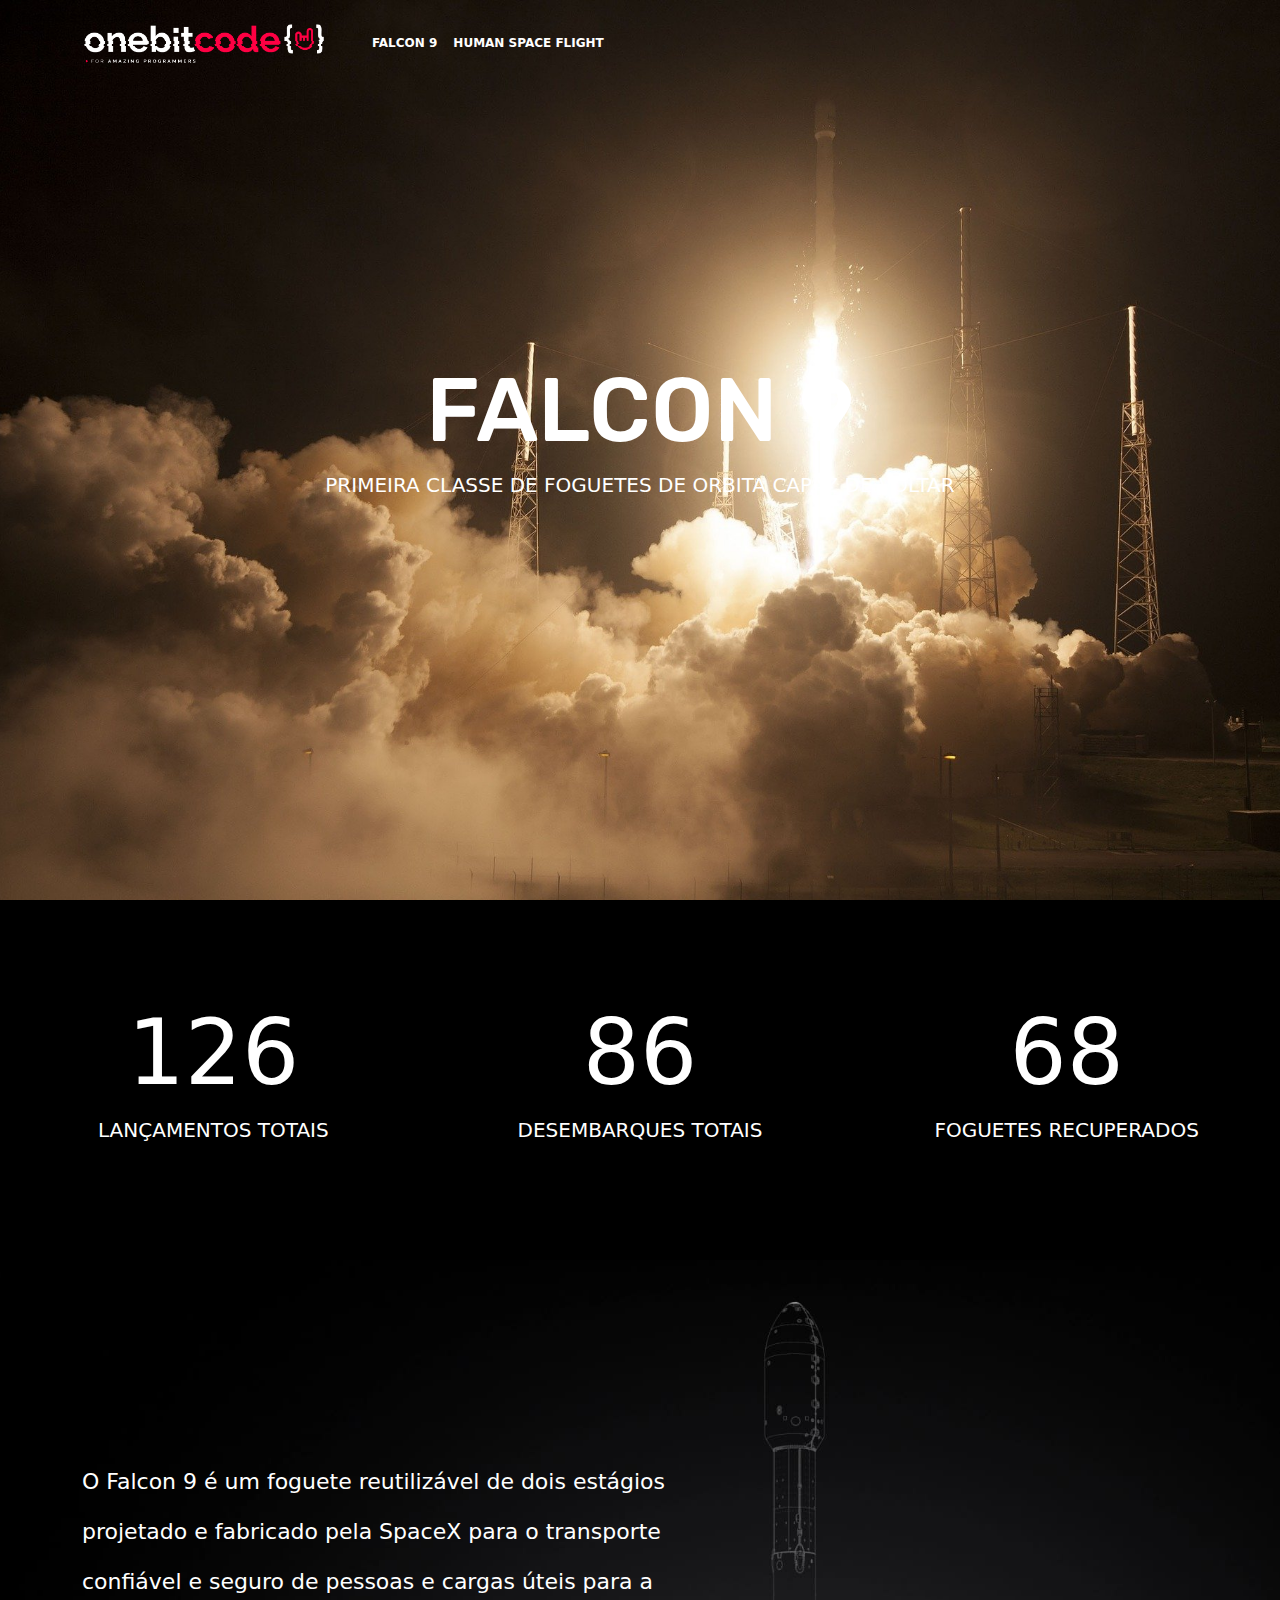
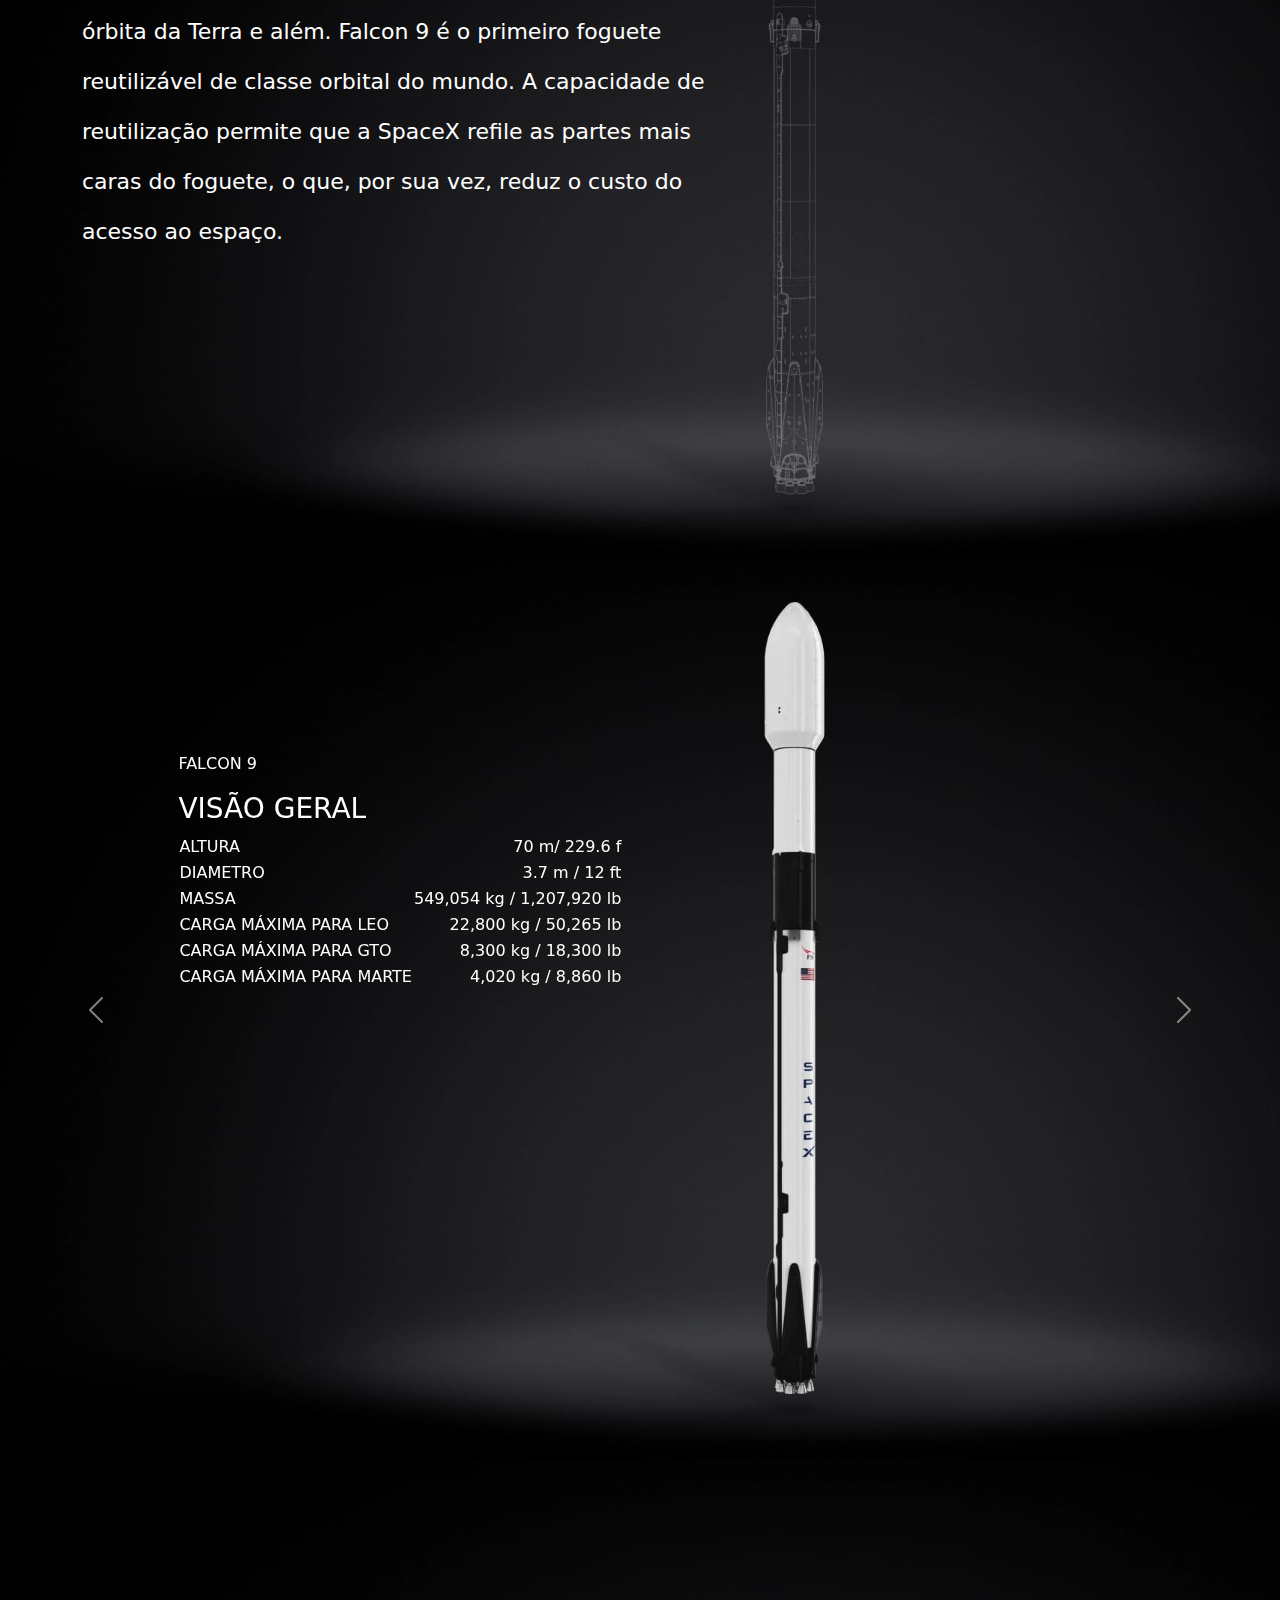
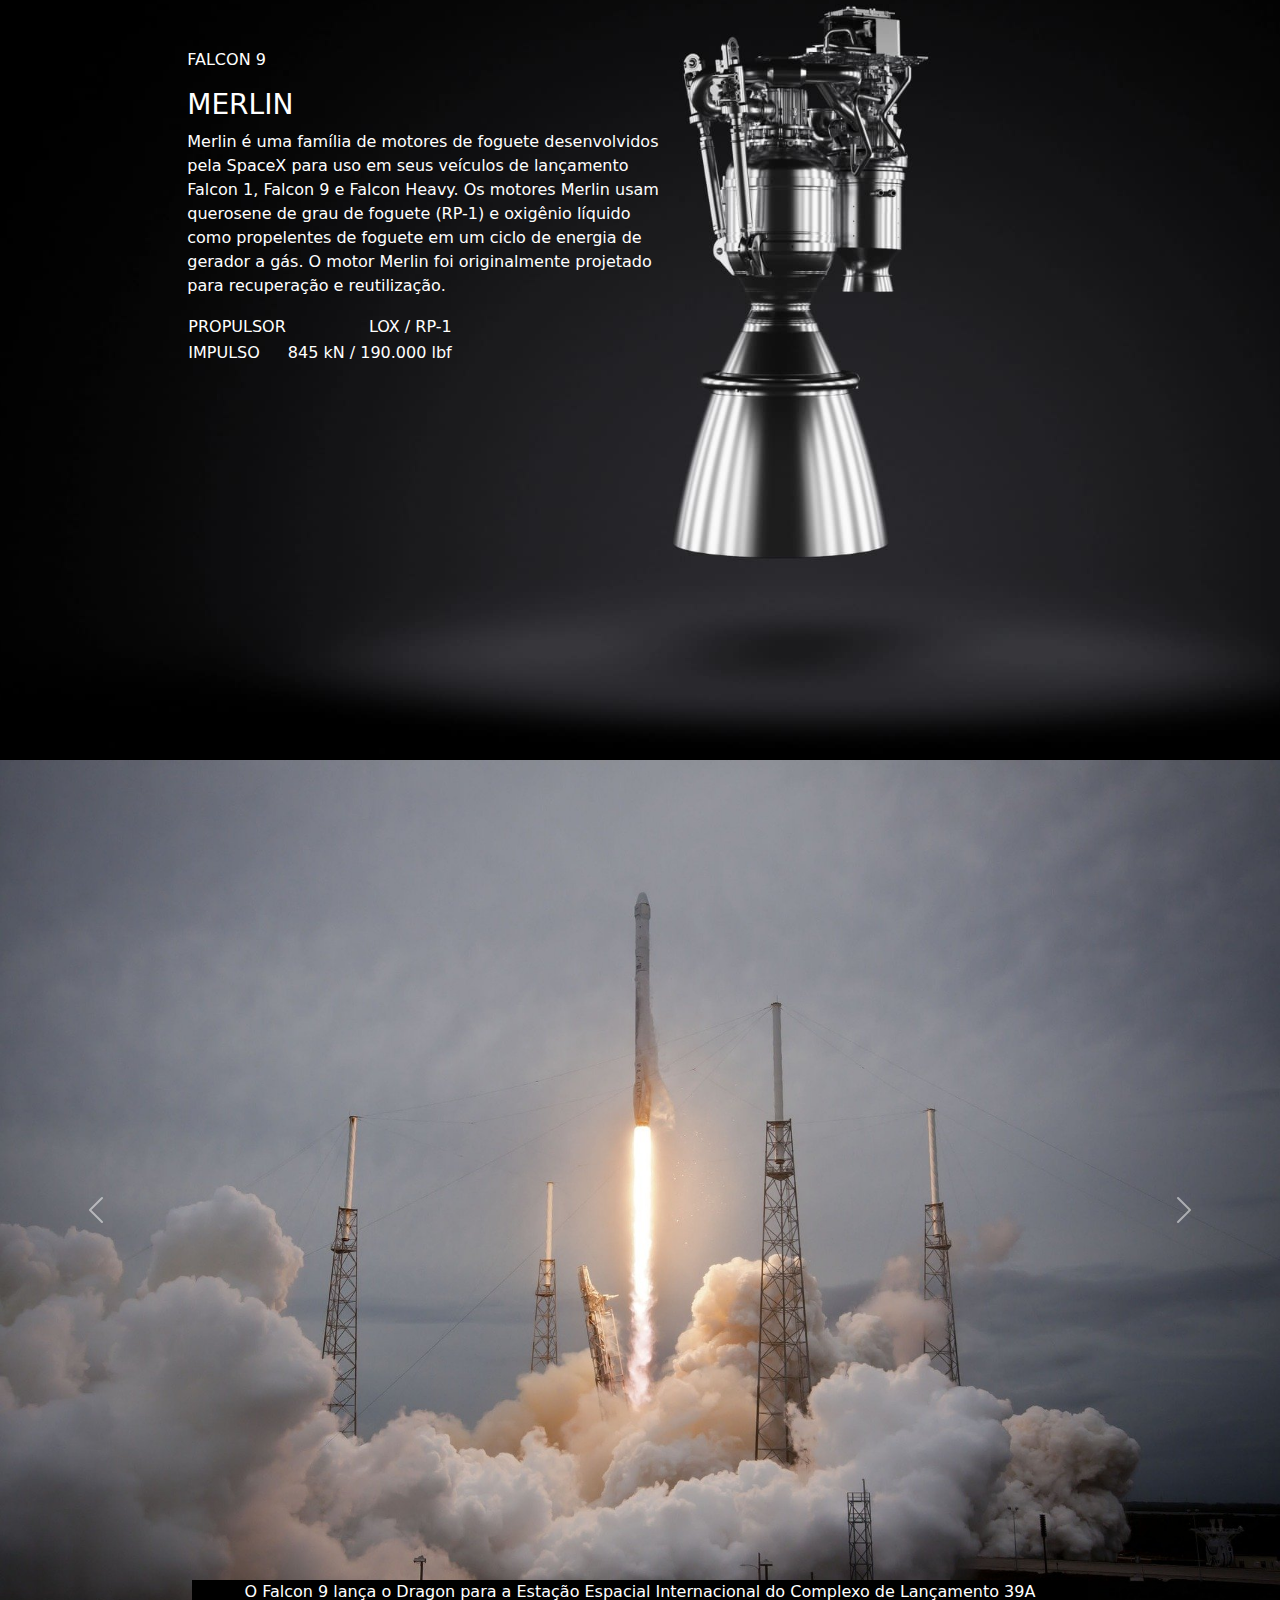
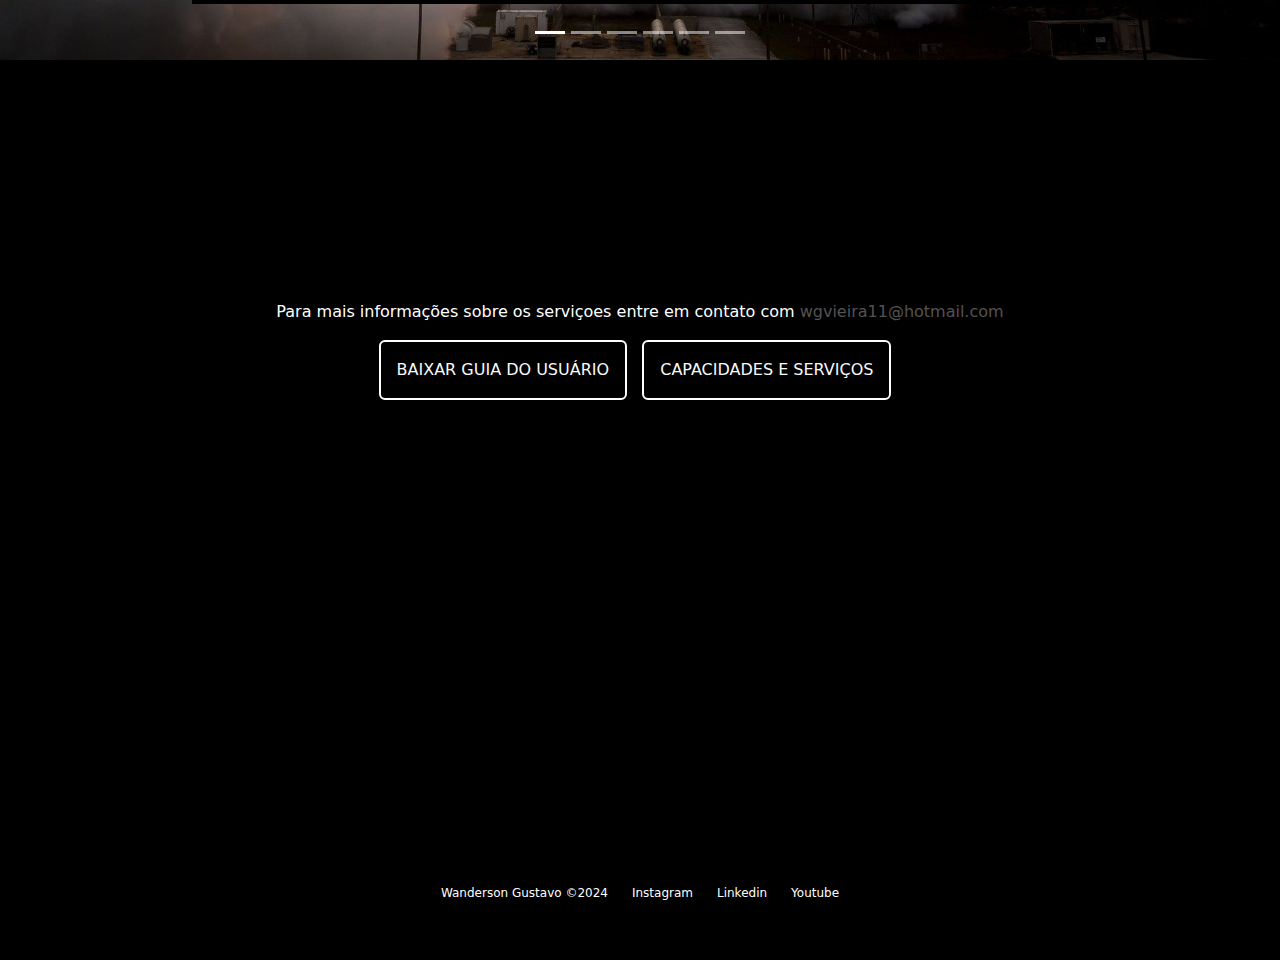
==== falcon9.html @ d7207662 "First commit" ====
<!DOCTYPE html>
<html lang="pt-br">
<head>
    <meta charset="UTF-8">
    <meta name="viewport" content="width=device-width, initial-scale=1.0">
    <!-- Bootstrap css-->
    <link href="https://cdn.jsdelivr.net/npm/bootstrap@5.3.3/dist/css/bootstrap.min.css" 
    rel="stylesheet" integrity="sha384-QWTKZyjpPEjISv5WaRU9OFeRpok6YctnYmDr5pNlyT2bRjXh0JMhjY6hW+ALEwIH" crossorigin="anonymous">
    <!-- Lib text css-->

    <!-- Favicon-->
    <link rel="shortcut icon" href="./Imagens/favicon.png"
    type="image/x-icon">

    <!--Link do css-->
    <link rel="stylesheet" href="./css/style.css">

    <title>OnebitX - Falcon 9</title>
</head>
<body>
    <div class="container-fluid container00 container05">
        <div class="container">
            <header class="header">
                <nav class="navbar navbar-expand-lg navbar-dark 
                bg-transparent pt-4">
                    <div class="container-fluid">
                        <a href="/index.html">
                            <img src="./Imagens/logo-obc-2021-darkbg.png" alt="logoOBX" class="logoPc img-fluid">
                        </a>
                        <button class="navbar-toggler" type="button" data-bs-toggle="collapse"
                            data-bs-target="#navbarNav" aria-controls="navbarNav" aria-expanded="false"
                            aria-label="Toggle navigation">
                                <span class="navbar-toggler-icon"></span>
                        </button>
                        <div class="collapse navbar-collapse" id="navbarNav">
                            <ul class="navbar-nav">
                                <li class="nav-item">
                                    <a class="nav-link active" aria-current="page" href="/falcon9.html" id="navItem">FALCON 9</a>
                                </li>
                                <li class="nav-item">
                                    <a class="nav-link active" href="/humamFlight.html" id="navItem">HUMAN SPACE FLIGHT</a>
                                </li></ul>
                            </div>
                    </div>
                </nav>
            </header>
        </div>

     <div class="container text-center titleContent">
        <p class="h1 titleFalcon9">FALCON 9</p>

        <p class="h5 subTitleFalcon">PRIMEIRA CLASSE DE FOGUETES DE ORBITA CAPAZ DE 
            VOLTAR</p>
     </div>
    </div>

    <div class="container-fluid numbers">
        <div class="row text-center">
            <div class="col-sm col1">
                <p class="h1 titleNumb">126</p>

                <p class="subTitleNumb">LANÇAMENTOS TOTAIS</p>
            </div>
            <div class="col">
                <p class="h1 titleNumb">86</p>

                <p class="subTitleNumb">DESEMBARQUES TOTAIS</p>
            </div>
            <div class="col-sm col3">
                <p class="h1 titleNumb">68</p>

                <p class="subTitleNumb">FOGUETES RECUPERADOS</p>
            </div>
        </div>
    </div>

    <div class="container-fluid container00 container06">
        <div class="container containerFalcon9Desc">
           <p class="falcon9Desc">
            O Falcon 9 é um foguete reutilizável de dois estágios projetado e fabricado pela SpaceX para o
            transporte confiável e seguro de pessoas e cargas úteis para a órbita da Terra e além. Falcon 9 é o
            primeiro foguete reutilizável de classe orbital do mundo. A capacidade de reutilização permite que a
            SpaceX refile as partes mais caras do foguete, o que, por sua vez, reduz o custo do acesso ao espaço.
           </p>
        </div>
    </div>

    <div id="carouselExample" class="carousel slide" data-bs-ride="carousel">
        <div class="carousel-inner">
          <div class="carousel-item active container00 carrossel01" data-bs-interval="1000000" >
            <div class="container" id="overViewPosition">
                <p class="subTitleOverView">FALCON 9</p>

            <p class="h3 titleOverView">VISÃO GERAL</p>

            <table class="" id="widthTable">
                <tbody>
                     <tr data-aos="fade-right" data-aos-duration="1500">
                         <td>ALTURA</td>
                         <td class="text-end">70 m<span class="corEscuraTxt">/ 229.6 f</span></td>
                     </tr>
                      <tr data-aos="fade-right" data-aos-duration="1200">
                         <td>DIAMETRO</td>
                         <td class="text-end">3.7 m<span class="corEscuraTxt"> / 12 ft</span></td>
                      </tr>
                     <tr data-aos="fade-right" data-aos-duration="1500">
                         <td>MASSA</td>
                         <td class="text-end">549,054 kg<span class="corEscuraTxt"> / 1,207,920 lb</span></td>
                     </tr>
                     <tr data-aos="fade-right" data-aos-duration="1400">
                         <td>CARGA MÁXIMA PARA LEO</td>
                         <td class="text-end">22,800 kg<span class="corEscuraTxt"> / 50,265 lb</span></td>
                     </tr>
                     <tr data-aos="fade-right" data-aos-duration="1600">
                         <td>CARGA MÁXIMA PARA GTO</td>
                         <td class="text-end">8,300 kg<span class="corEscuraTxt"> / 18,300 lb</span></td>
                     </tr>
                     <tr data-aos="fade-right" data-aos-duration="1300">
                         <td>CARGA MÁXIMA PARA MARTE</td>
                         <td class="text-end">4,020 kg<span class="corEscuraTxt"> / 8,860 lb</span></td>
                     </tr>
              </tbody>
            </table>
            </div>

          </div>
          <div class="carousel-item container00 carrossel02" data-bs-interval="1000000">
            <div class="container" id="overViewPosition">
            <p class="subTitleOverView">FALCON 9</p>

            <p class="h3 titleOverView">PRIMEIRO ESTÁGIO</p>

            <p>Falcon 9's O primeiro estágio do Falcon 9 incorpora nove motores Merlin e tanques de liga de
                alumínio-lítio
                contendo oxigênio líquido e propelente de querosene de grau de foguete (RP-1).
            </p>
            <p>
                O Falcon 9 gera mais de 1,7 milhão de libras de empuxo ao nível do mar.
            </p>
            </div>
          </div>
          <div class="carousel-item container00 carrossel03" data-bs-interval="1000000">
            <div class="container" id="overViewPosition">
                <p class="subTitleOverView">FALCON 9</p>

            <p class="h3 titleOverView">SEGUNDO ESTÁGIO</p>
            
            <p>O segundo estágio, alimentado por um único motor a vácuo Merlin, entrega a carga útil do Falcon
                9 à órbita desejada. O motor do segundo estágio acende alguns segundos após a separação do
                estágio e pode ser reiniciado várias vezes para colocar várias cargas em diferentes órbitas.
            </p>
            <table class="" id="widthTable">
                <tbody>
                       <tr>
                          <td>NÚMERO DE MOTORES</td>
                          <td class=" text-end">1 vacuum</td>
                       </tr>
                       <tr>
                          <td>TEMPO DE QUEIMA</td>
                          <td class=" text-end">397seg</td>
                       </tr>
                       <tr>
                          <td>IMPULSO</td>
                          <td class=" text-end">981 kN <span>/ 220.500 lbf</span></td>
                       </tr>
                 </tbody>
             </table>

            </div>
        </div>
          <div class="carousel-item container00 carrossel04" data-bs-interval="1000000">
            <div class="container" id="overViewPosition">
                <p class="subTitleOverView">FALCON 9</p>

            <p class="h3 titleOverView">INTERESTADUAL</p>

            <p> A interestadual é uma estrutura composta que conecta o primeiro e o segundo estágios e abriga os
                empurradores pneumáticos que permitem que o primeiro e o segundo estágios se separem durante o
                vôo.
            </p>

            <p style="font-size: 18px;">ALETAS DE GRADE</p>

            <p>
                O Falcon 9 está equipado com quatro aletas de grade hipersônicas posicionadas na base da
                interestadual. Eles orientam o foguete durante a reentrada, movendo o centro de pressão.
            </p>
            </div>
          </div>
          <div class="carousel-item container00 carrossel05" data-bs-interval="1000000">
           <div class="container" id="overViewPosition">
            <p class="subTitleOverView">FALCON 9</p>

            <p class="h3 titleOverView">CARGA ÚTIL</p>

            <p>
                Feita de um material composto de carbono, a carenagem protege os satélites em seu caminho para a
                órbita. A carenagem é lançada a aproximadamente 3 minutos em vôo, e a SpaceX continua a
                recuperar as carenagens para reutilização em missões futuras.
            </p>
            <table class="" id="widthTable">
                <tbody>
                    <tr>
                        <td>ALTURA</td>
                        <td class=" text-end">13,1m <span>/43 ft</span></td>
                    </tr>
                    <tr>
                        <td>DIÂMETRO</td>
                        <td class=" text-end">5,2m <span>/17,1 ft</span></td>
                    </tr>
                </tbody>
           </table>
           </div>

          </div>
        </div>
        
        <button class="carousel-control-prev" type="button" data-bs-target="#carouselExample" data-bs-slide="prev">
          <span class="carousel-control-prev-icon" aria-hidden="true"></span>
          <span class="visually-hidden">Anterior</span>
        </button>
        <button class="carousel-control-next" type="button" data-bs-target="#carouselExample" data-bs-slide="next">
          <span class="carousel-control-next-icon" aria-hidden="true"></span>
          <span class="visually-hidden">Próximo</span>
        </button>
    </div>

    <div class="container-fluid container00 container07">
        <div class="container" id="overViewPosition">
            <p class="subTitleOverView">FALCON 9</p>

            <p class="h3 titleOverView">MERLIN</p>

            <p>
                Merlin é uma família de motores de foguete desenvolvidos pela SpaceX para uso em seus veículos de
                lançamento Falcon 1, Falcon 9 e Falcon Heavy. Os motores Merlin usam querosene de grau de foguete (RP-1)
                e oxigênio líquido como propelentes de foguete em um ciclo de energia de gerador a gás. O motor Merlin
                foi originalmente projetado para recuperação e reutilização.
            </p>
            <table class="" id="widthTable">
                <tbody>
                    <tr>
                        <td>PROPULSOR</td>
                        <td class="text-end">LOX <span>/ RP-1</span></td>
                    </tr>
                    <tr>
                        <td>IMPULSO</td>
                        <td class=" text-end">845 kN <span>/ 190.000 lbf</span></td>
                    </tr>
               </tbody>
           </table>
           </div>
    </div>

    <div id="carouselExampleCaptions" class="carousel slide carrosselSlide" data-bs-ride="carousel">
        <div class="carousel-indicators">
            <button type="button" data-bs-target="#carouselExampleCaptions" data-bs-slide-to="0" class="active"
                aria-current="true" aria-label="Slide 1"></button>
            <button type="button" data-bs-target="#carouselExampleCaptions" data-bs-slide-to="1"
                aria-label="Slide 2"></button>
            <button type="button" data-bs-target="#carouselExampleCaptions" data-bs-slide-to="2"
                aria-label="Slide 3"></button>
            <button type="button" data-bs-target="#carouselExampleCaptions" data-bs-slide-to="3"
                aria-label="Slide 4"></button>
            <button type="button" data-bs-target="#carouselExampleCaptions" data-bs-slide-to="4"
                aria-label="Slide 5"></button>
            <button type="button" data-bs-target="#carouselExampleCaptions" data-bs-slide-to="5"
                aria-label="Slide 6"></button>
        </div>
        <div class="carousel-inner">
            <div class="carousel-item active" data-bs-interval="1000000">
                <img src="./Imagens/falcon-img/09.jpg" class="d-block w-100" alt="...">
                <div class="carousel-caption d-md-block">
                    <p class="carousselText">O Falcon 9 lança o Dragon para a Estação Espacial Internacional do Complexo
                        de
                        Lançamento 39A</p>
                </div>
            </div>
            <div class="carousel-item" data-bs-interval="2000000">
                <img src="./Imagens/falcon-img/10.jpg" class="d-block w-100" alt="...">
                <div class="carousel-caption d-md-block">
                   <p class="carousselText">Primeiro e segundo estágio após a separação de voo</p>
                </div>
            </div>
            <div class="carousel-item" data-bs-interval="3000000">
                <img src="./Imagens/falcon-img/11.jpg" class="d-block w-100" alt="...">
                <div class="carousel-caption d-md-block">
                    <p class="carousselText">Falcon 9 decola com sua carga útil Iridium-5</p>
                </div>
            </div>
            <div class="carousel-item" data-bs-interval="3000000">
                <img src="./Imagens/falcon-img/12.jpg" class="d-block w-100" alt="...">
                <div class="carousel-caption d-md-block">
                    <p class="carousselText">Falcon 9 pousando no droneship para ler as instruções</p>
                </div>
            </div>
            <div class="carousel-item" data-bs-interval="3000000">
                <img src="./Imagens/falcon-img/13.jpg" class="d-block w-100" alt="...">
                <div class="carousel-caption d-md-block">
                      <p class="carousselText">Clone dos motores Merlin do Falcon 9 durante a decolagem</p>
                </div>
            </div>
            <div class="carousel-item" data-bs-interval="3000000">
                <img src="./Imagens/falcon-img/14.jpg" class="d-block w-100" alt="...">
                <div class="carousel-caption d-md-block">
                    <p class="carousselText">O falcon 9 deixa um rastro de luz ao decolar da Base Aérea de Vandenberg
                    </p>
                </div>
            </div>
        </div>
        <button class="carousel-control-prev" type="button" data-bs-target="#carouselExampleCaptions"
            data-bs-slide="prev">
            <span class="carousel-control-prev-icon" aria-hidden="true"></span>
            <span class="visually-hidden">Previous</span>
        </button>
        <button class="carousel-control-next" type="button" data-bs-target="#carouselExampleCaptions"
            data-bs-slide="next">
            <span class="carousel-control-next-icon" aria-hidden="true"></span>
            <span class="visually-hidden">Next</span>
        </button>
    </div>

    <div class="container-fluid text-center downloadDesc">
        <p data-aos="fade-right" data-aos-duration="1200"><span>Para mais informações sobre os serviçoes entre em
            contato
            com</span> <a href="https://www.instagram.com/gugask08" target="blank" class="email">wgvieira11@hotmail.com</a>
        </p>
        <button type="button" class="btn btn-outline-light p-3" data-aos="flip-left" data-aos-duration="1000">BAIXAR
            GUIA DO USUÁRIO</button>
        <button type="button" class="btn btn-outline-light p-3" data-aos="flip-up" data-aos-duration="1300">CAPACIDADES
                E SERVIÇOS</button>
    </div>

    <footer class="container-fluid footer">
        <span class="me-4 copyWanderson">Wanderson Gustavo &copy;2024</span>
        <a href="" target="_blank" class="me-4">Instagram</a>
        <a href="" target="_blank" class="me-4">Linkedin</a>
        <a href="" target="_blank">Youtube</a>
    </footer>



    <!-- Bootstrap script-->
    <script src="https://cdn.jsdelivr.net/npm/bootstrap@5.3.3/dist/js/bootstrap.bundle.min.js" 
    integrity="sha384-YvpcrYf0tY3lHB60NNkmXc5s9fDVZLESaAA55NDzOxhy9GkcIdslK1eN7N6jIeHz" crossorigin="anonymous"></script>
     <!-- Lib text script-->
</body>
</html>
---- css/style.css ----
@import url("https://fonts.googleapis.com/css2?family=Rubik:wght@400;514&display=swap");
* {
  color: white;
}

.header {
  font-size: 12px;
  font-weight: bold;
}
.header #navItem:hover {
  color: #b9b9b9;
}

.container00 {
  min-height: 100vh;
  background-size: cover;
  background-repeat: no-repeat;
  background-position: center;
}

.arrowDown {
  display: inline-block;
  width: 90px;
  margin-top: 5px;
}

.logoPc {
  width: 240px;
  margin-left: -10px;
  margin-right: 40px;
}

#button {
  padding: 15px 35px;
  border: 2px solid white;
}

.footer {
  background-color: black;
  height: 15vh;
  font-size: 12px;
  font-weight: 500;
  display: flex;
  align-items: center;
  justify-content: center;
}
.footer a {
  text-decoration: none;
  color: white;
}
.footer a:hover {
  color: #b9b9b9;
}
.footer .copyOBC {
  color: #555252;
}

.downloadDesc {
  background-color: black;
  height: 85vh;
  padding-top: 240px;
}
.downloadDesc button {
  border: 2px solid white;
  margin-right: 10px;
}

.email {
  text-decoration: none;
  color: #555252;
}
.email:hover {
  color: #b9b9b9;
}

@media (max-width: 405px) {
  .logoPc {
    width: 180px;
    margin-top: 15px;
  }
  footer {
    font-size: 10px;
  }
}
@media (max-width: 375px) {
  .downloadDesc button {
    margin: 10px 0;
  }
}
@media (max-width: 350px) {
  .logoPc {
    width: 150px;
    margin-top: 15px;
  }
}
.container00.container01 {
  background-image: url(../Imagens/index-img/01.jpg);
}
.container00.container02 {
  background-image: url(../Imagens/index-img/03.jpg);
}
.container00.container03 {
  background-image: url(../Imagens/index-img/02.gif);
}
.container00.container04 {
  background-image: url(../Imagens/index-img/04.jpg);
}

.titlePadding {
  padding-top: 200px;
}

.shortTitle {
  width: 550px;
  margin-bottom: 25px;
}

.mediumTitle {
  width: 650px;
  margin-bottom: 25px;
}

@media (max-width: 750px) {
  .titlePadding {
    padding-top: 120px;
  }
  .shortTitle,
  .mediumTitle {
    width: auto;
    font-size: 50px;
  }
}
@media (max-width: 380px) {
  .shortTitle,
  .mediumTitle {
    width: auto;
    font-size: 40px;
  }
}
.container00.container05 {
  background-image: url(../Imagens/falcon-img/01.jpg);
}
.container00.container06 {
  background-image: url(../Imagens/falcon-img/02.jpg);
}
.container00.carrossel01 {
  background-image: url(../Imagens/falcon-img/03.jpg);
}
.container00.carrossel02 {
  background-image: url(../Imagens/falcon-img/04.jpg);
}
.container00.carrossel03 {
  background-image: url(../Imagens/falcon-img/05.jpg);
}
.container00.carrossel04 {
  background-image: url(../Imagens/falcon-img/06.jpg);
}
.container00.carrossel05 {
  background-image: url(../Imagens/falcon-img/07.jpg);
}
.container00.container07 {
  background-image: url(../Imagens/falcon-img/08.jpg);
}

.titleFalcon9 {
  font-size: 90px;
  font-family: "Rubik", sans-serif;
  font-weight: 514;
}

.titleContent {
  display: flex;
  flex-direction: column;
  height: 80vh;
  justify-content: center;
}

.numbers {
  background-color: black;
  height: 40vh;
  display: flex;
  flex-direction: column;
  justify-content: center;
}
.numbers .titleNumb {
  font-size: 90px;
}
.numbers .subTitleNumb {
  font-size: 20px;
}

.falcon9Desc {
  font-size: 22px;
  width: 640px;
  line-height: 50px;
}

.containerFalcon9Desc {
  display: grid;
  height: 90vh;
  align-items: center;
  justify-content: left;
}

#overViewPosition {
  width: 500px;
  margin-left: 13%;
  padding-top: 15%;
}

.carrosselSlide img {
  height: 100vh;
}

.carousselText {
  background-color: black;
}

@media (max-width: 768px) {
  .numbers .titleNumb {
    font-size: 80px;
  }
  .numbers .subTitleNumb {
    font-size: 18px;
  }
  .falcon9Desc {
    width: auto;
  }
}
@media (max-width: 575px) {
  .numbers {
    height: 60vh;
  }
  #overViewPosition {
    width: auto;
    margin-left: auto;
  }
}
@media (max-width: 375px) {
  .titleFalcon9 {
    font-size: 50px;
  }
  .falcon9Desc {
    font-size: 18px;
    line-height: auto;
  }
  .subTitleFalcon {
    font-size: 16px;
  }
}

/*# sourceMappingURL=style.css.map */
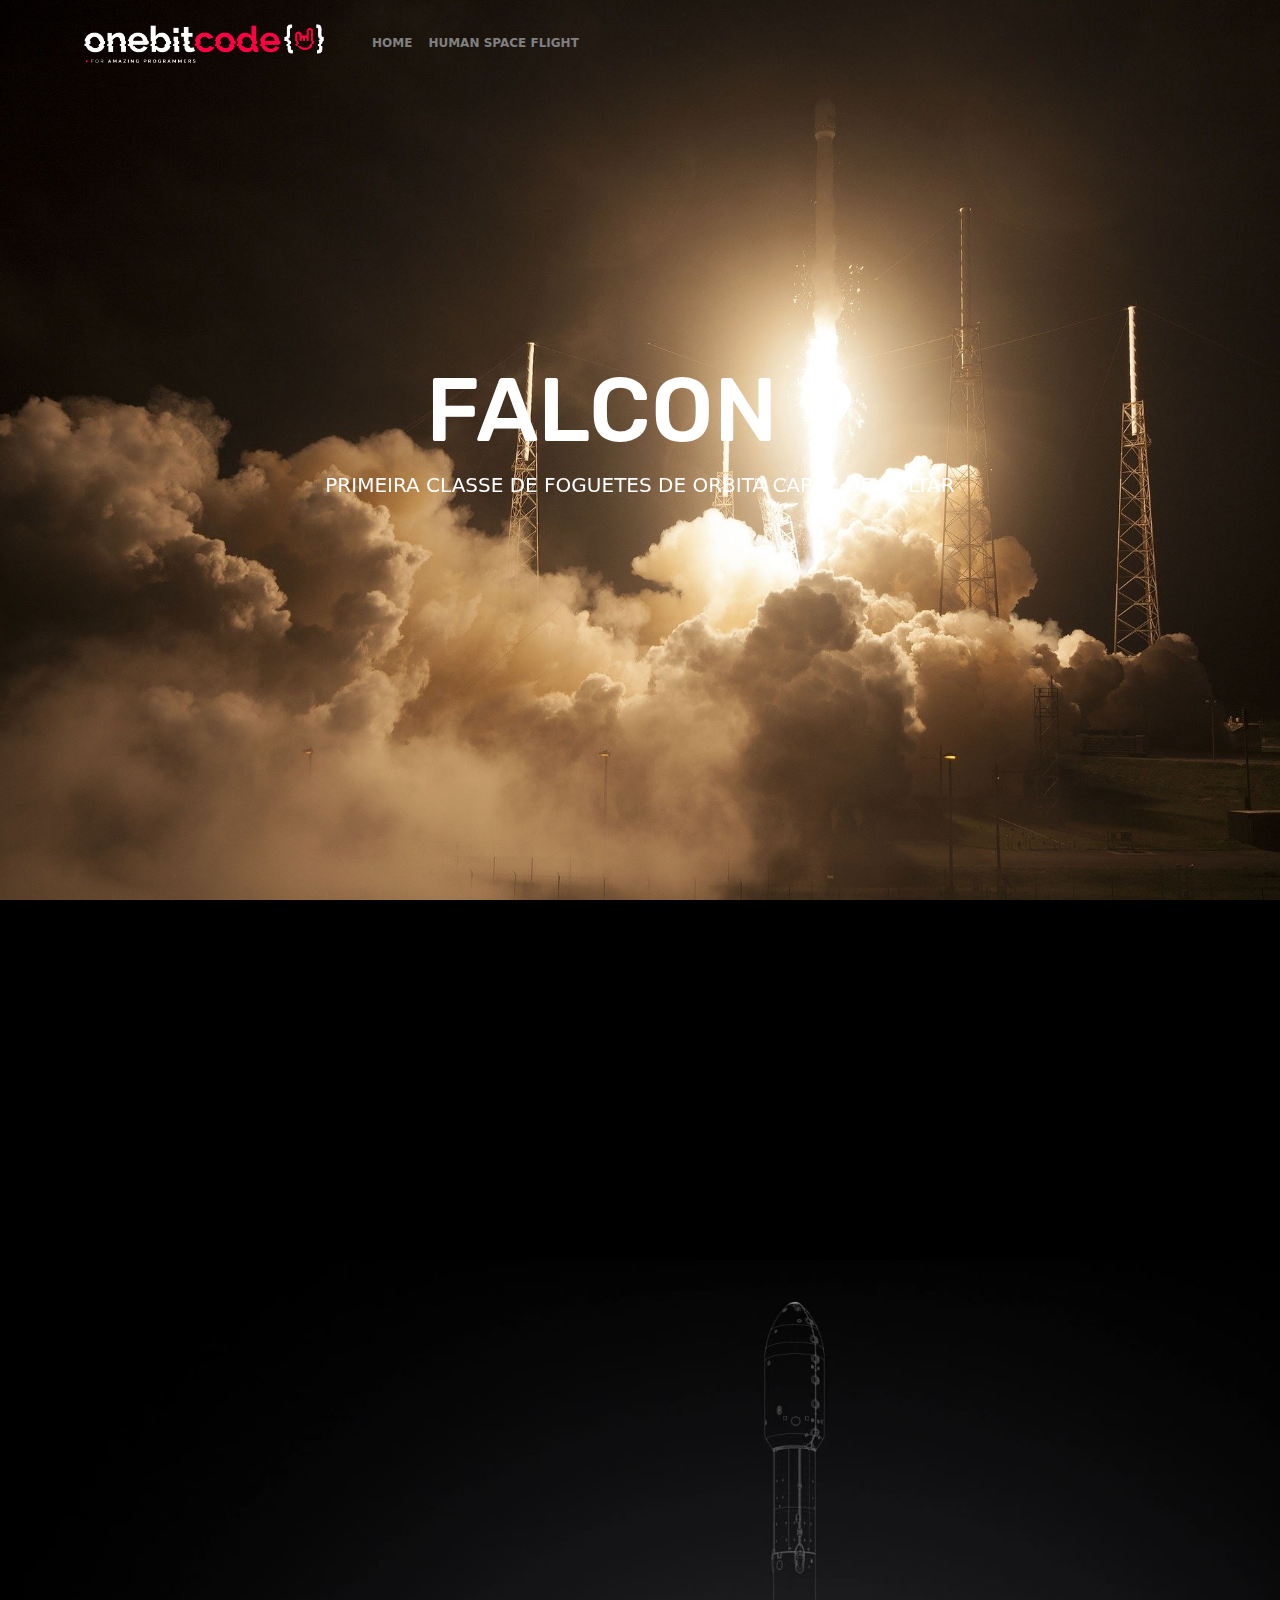
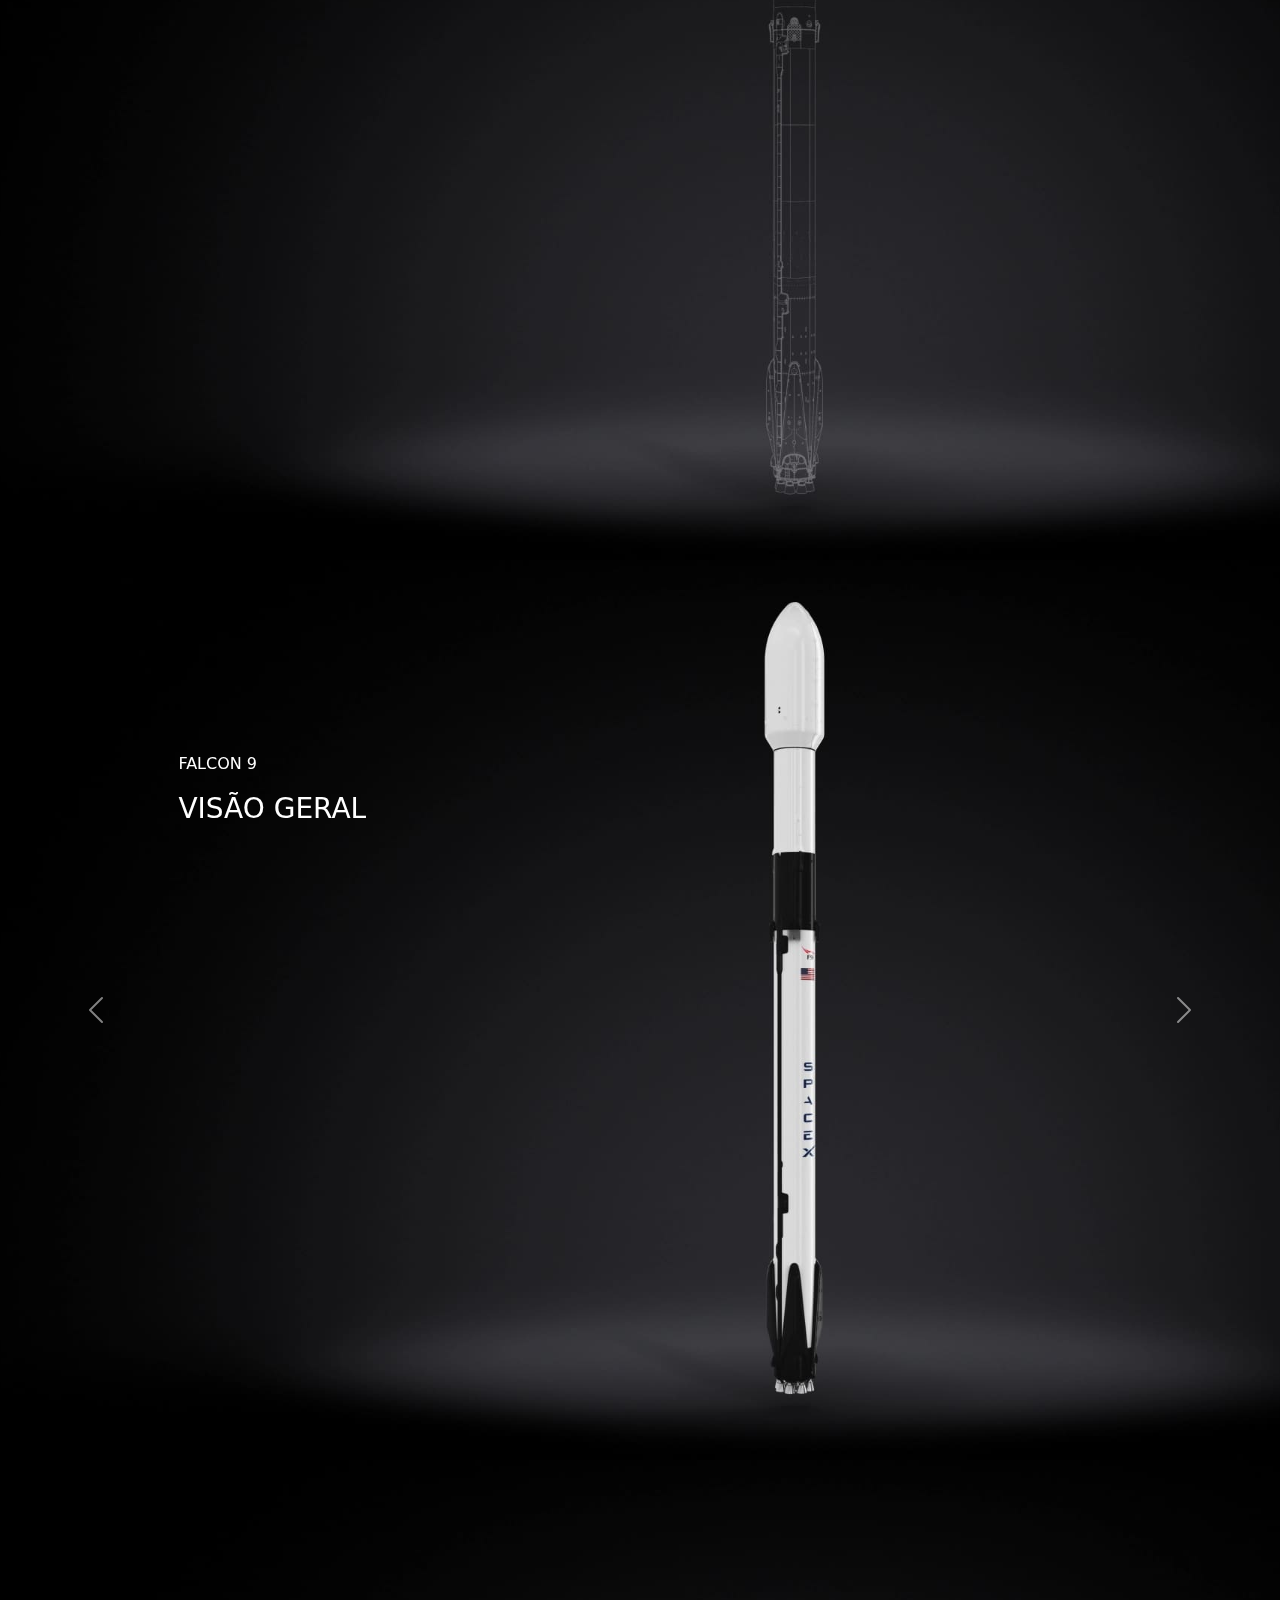
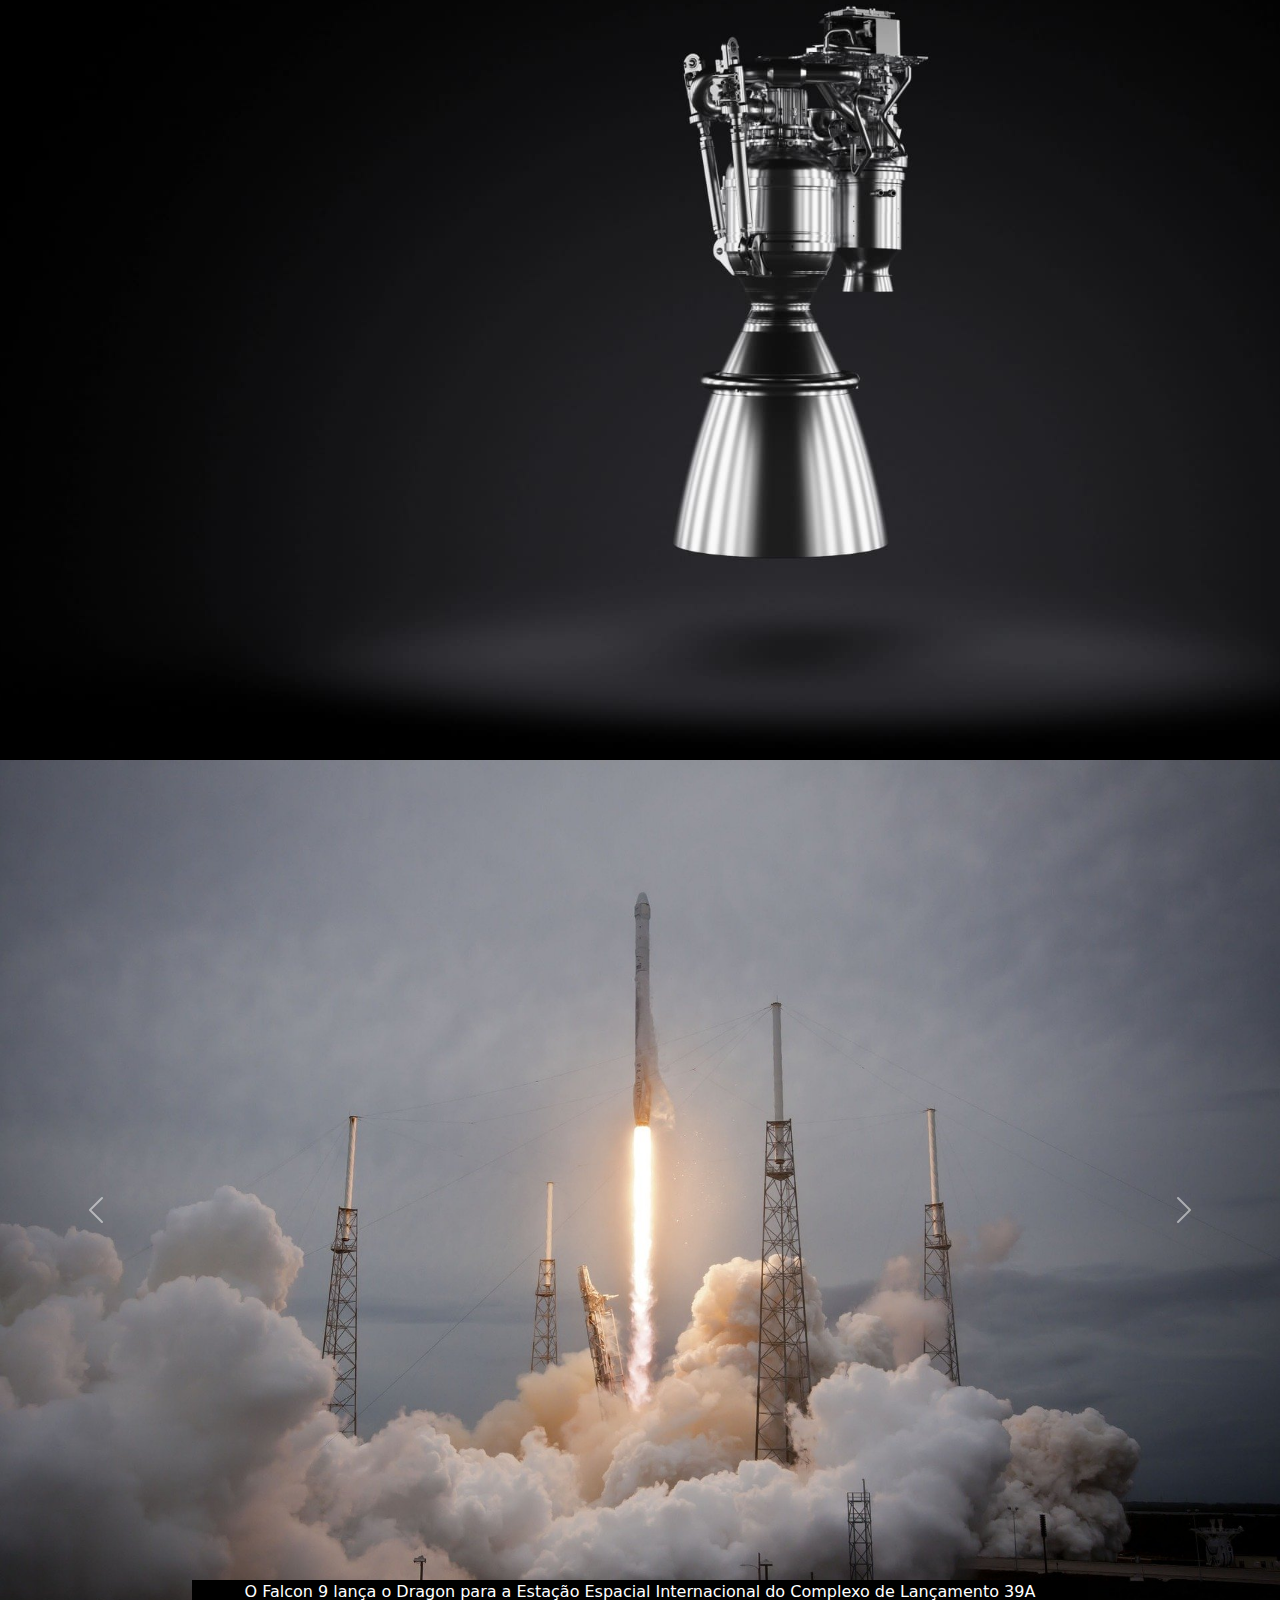
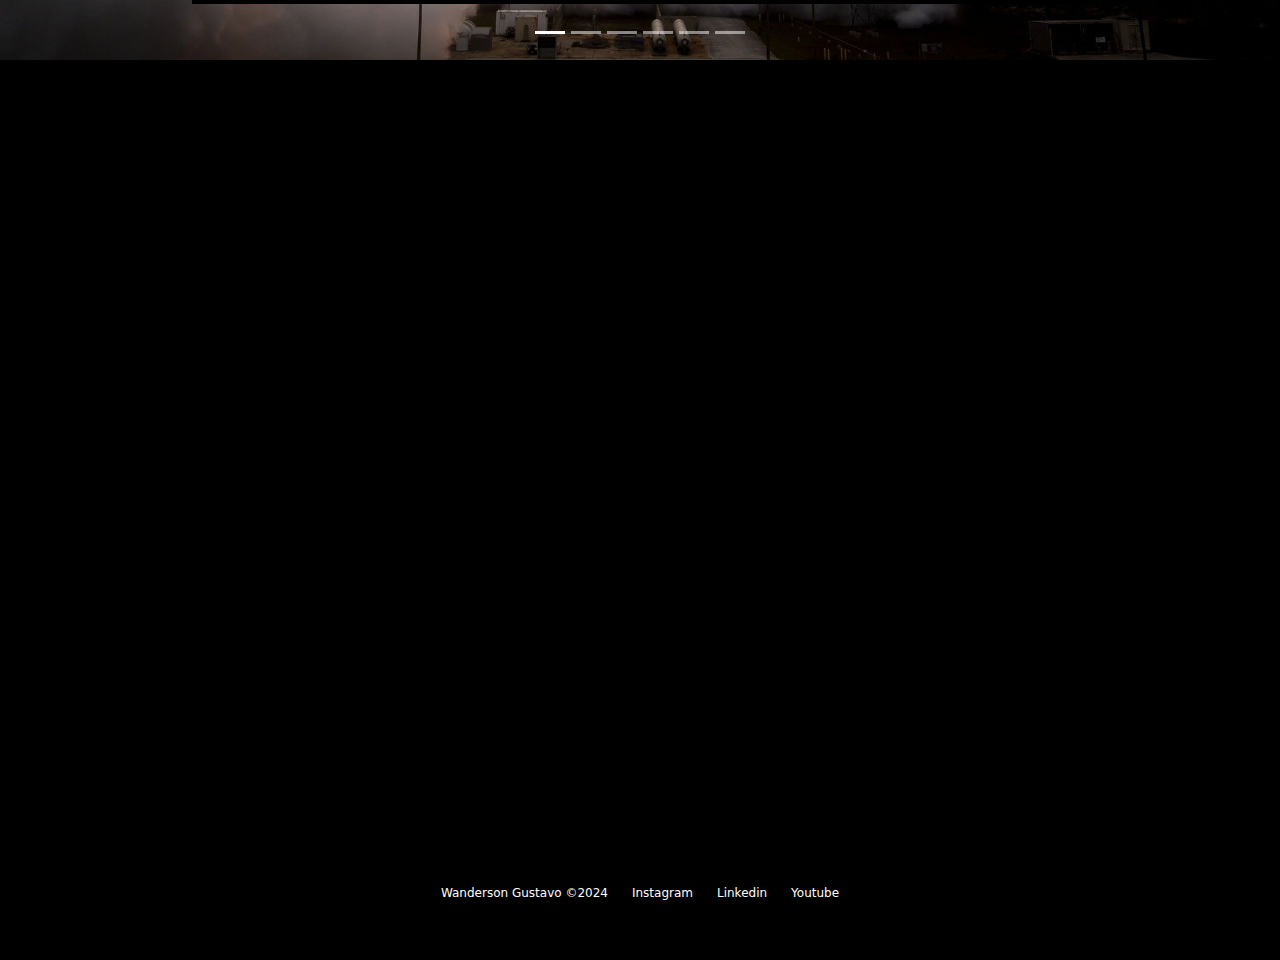
==== commit 0a340843: "finalizado o projeto SpaceX" ====
--- a/falcon9.html
+++ b/falcon9.html
@@ -7,7 +7,7 @@
     <link href="https://cdn.jsdelivr.net/npm/bootstrap@5.3.3/dist/css/bootstrap.min.css" 
     rel="stylesheet" integrity="sha384-QWTKZyjpPEjISv5WaRU9OFeRpok6YctnYmDr5pNlyT2bRjXh0JMhjY6hW+ALEwIH" crossorigin="anonymous">
     <!-- Lib text css-->
-
+    <link rel="stylesheet" href="https://unpkg.com/aos@next/dist/aos.css" />
     <!-- Favicon-->
     <link rel="shortcut icon" href="./Imagens/favicon.png"
     type="image/x-icon">
@@ -35,10 +35,10 @@
                         <div class="collapse navbar-collapse" id="navbarNav">
                             <ul class="navbar-nav">
                                 <li class="nav-item">
-                                    <a class="nav-link active" aria-current="page" href="/falcon9.html" id="navItem">FALCON 9</a>
+                                    <a class="nav-link active" aria-current="page" href="index.html" id="navItem">HOME</a>
                                 </li>
                                 <li class="nav-item">
-                                    <a class="nav-link active" href="/humamFlight.html" id="navItem">HUMAN SPACE FLIGHT</a>
+                                    <a class="nav-link active" href="humanSpace.html" id="navItem">HUMAN SPACE FLIGHT</a>
                                 </li></ul>
                             </div>
                     </div>
@@ -46,7 +46,8 @@
             </header>
         </div>
 
-     <div class="container text-center titleContent">
+     <div class="container text-center titleContent" data-aos="fade-up"
+     data-aos-duration="1500">
         <p class="h1 titleFalcon9">FALCON 9</p>
 
         <p class="h5 subTitleFalcon">PRIMEIRA CLASSE DE FOGUETES DE ORBITA CAPAZ DE 
@@ -57,25 +58,25 @@
     <div class="container-fluid numbers">
         <div class="row text-center">
             <div class="col-sm col1">
-                <p class="h1 titleNumb">126</p>
-
-                <p class="subTitleNumb">LANÇAMENTOS TOTAIS</p>
+                <p class="h1 titleNumb"data-aos="flip-up" data-aos-duration="2000">126</p>
+
+                <p class="subTitleNumb"data-aos="flip-up" data-aos-duration="2000">LANÇAMENTOS TOTAIS</p>
             </div>
             <div class="col">
-                <p class="h1 titleNumb">86</p>
-
-                <p class="subTitleNumb">DESEMBARQUES TOTAIS</p>
+                <p class="h1 titleNumb"data-aos="flip-left" data-aos-duration="2000">86</p>
+
+                <p class="subTitleNumb"data-aos="flip-left" data-aos-duration="2000">DESEMBARQUES TOTAIS</p>
             </div>
             <div class="col-sm col3">
-                <p class="h1 titleNumb">68</p>
-
-                <p class="subTitleNumb">FOGUETES RECUPERADOS</p>
+                <p class="h1 titleNumb"data-aos="flip-right" data-aos-duration="2000">68</p>
+
+                <p class="subTitleNumb"data-aos="flip-right" data-aos-duration="2000">FOGUETES RECUPERADOS</p>
             </div>
         </div>
     </div>
 
     <div class="container-fluid container00 container06">
-        <div class="container containerFalcon9Desc">
+        <div class="container containerFalcon9Desc"data-aos="fade-right" data-aos-duration="2000">
            <p class="falcon9Desc">
             O Falcon 9 é um foguete reutilizável de dois estágios projetado e fabricado pela SpaceX para o
             transporte confiável e seguro de pessoas e cargas úteis para a órbita da Terra e além. Falcon 9 é o
@@ -226,7 +227,7 @@
     </div>
 
     <div class="container-fluid container00 container07">
-        <div class="container" id="overViewPosition">
+        <div class="container" id="overViewPosition" data-aos="fade-down" data-aos-duration="2000">
             <p class="subTitleOverView">FALCON 9</p>
 
             <p class="h3 titleOverView">MERLIN</p>
@@ -344,5 +345,9 @@
     <script src="https://cdn.jsdelivr.net/npm/bootstrap@5.3.3/dist/js/bootstrap.bundle.min.js" 
     integrity="sha384-YvpcrYf0tY3lHB60NNkmXc5s9fDVZLESaAA55NDzOxhy9GkcIdslK1eN7N6jIeHz" crossorigin="anonymous"></script>
      <!-- Lib text script-->
+     <script src="https://unpkg.com/aos@2.3.1/dist/aos.js"></script>
+     <script>
+        AOS.init();
+      </script>
 </body>
 </html>--- a/css/style.css
+++ b/css/style.css
@@ -248,5 +248,125 @@
     font-size: 16px;
   }
 }
+.container00.container08 {
+  background-image: url(../Imagens/human-img/01.jpg);
+}
+.container00.container09 {
+  background-image: url(../Imagens/human-img/02.jpg);
+}
+.container00.container10 {
+  background-image: url(../Imagens/human-img/03.jpg);
+}
+.container00.container11 {
+  background-image: url(../Imagens/human-img/04.jpg);
+}
+.container00.container12 {
+  background-image: url(../Imagens/human-img/05.jpg);
+}
+
+#navItem {
+  color: gray;
+}
+
+.container01Content {
+  height: 90vh;
+  display: flex;
+  flex-direction: column;
+  justify-content: center;
+  align-items: center;
+}
+.container01Content .titleHuman {
+  font-size: 125px;
+}
+.container01Content .subTitleHuman {
+  margin-top: 20px;
+  margin-bottom: 50px;
+  font-size: 30px;
+  font-weight: 300;
+}
+
+.earthDesc {
+  background-color: black;
+  height: 25vh;
+  display: flex;
+  align-items: center;
+  justify-content: center;
+}
+.earthDesc .textDescEarth {
+  color: #d8d8d8;
+  font-weight: 400;
+  font-size: 20px;
+  width: 800px;
+}
+
+.containerRightContent {
+  margin-left: 55%;
+  padding-top: 15%;
+}
+
+.titleSection {
+  font-size: 60px;
+  font-weight: bold;
+}
+
+.subTitle {
+  font-weight: 300;
+  margin-bottom: 40px;
+}
+
+.containerLeftContent {
+  margin-left: 5%;
+  padding-top: 15%;
+}
+
+@media (max-width: 768px) {
+  .container01Content .titleHuman {
+    font-size: 90px;
+  }
+  .container01Content img {
+    width: 180px;
+  }
+  .containerRightContent {
+    margin-left: 15%;
+  }
+  .containerLeftContent {
+    margin-left: 15%;
+  }
+  .earthDesc .textDescEarth {
+    color: #d8d8d8;
+    font-weight: 400;
+    font-size: 12px;
+    width: auto;
+  }
+}
+@media (max-width: 610px) {
+  .container01Content .titleHuman {
+    font-size: 60px;
+  }
+  .container01Content .subTitleHuman {
+    font-size: 24px;
+  }
+  .containerRightContent {
+    margin-left: 5%;
+  }
+  .containerLeftContent {
+    margin-left: 5%;
+  }
+  .titleSection {
+    font-size: 50px;
+    font-weight: bold;
+  }
+}
+@media (max-width: 380px) {
+  .container01Content .titleHuman {
+    font-size: 40px;
+  }
+  .container01Content .subTitleHuman {
+    font-size: 24px;
+  }
+  .container01Content img {
+    width: 100px;
+  }
+}
 
 /*# sourceMappingURL=style.css.map */
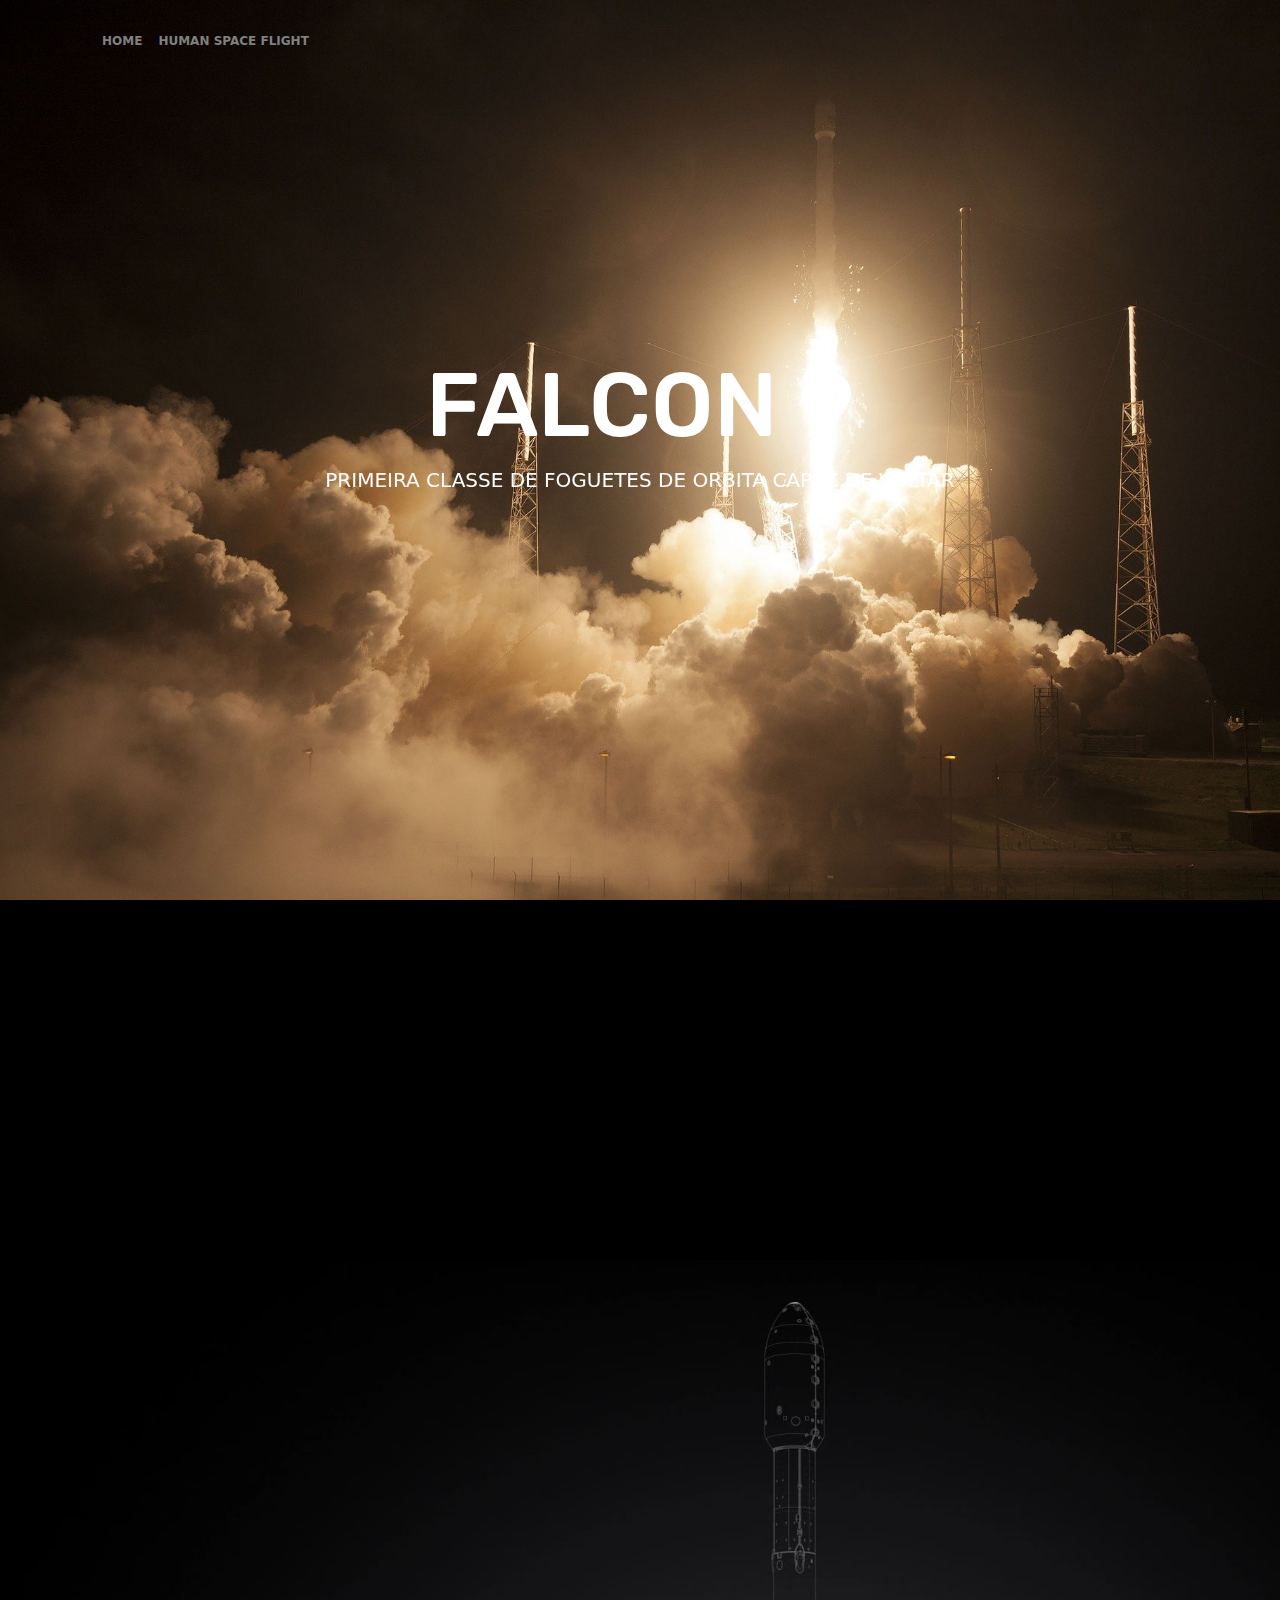
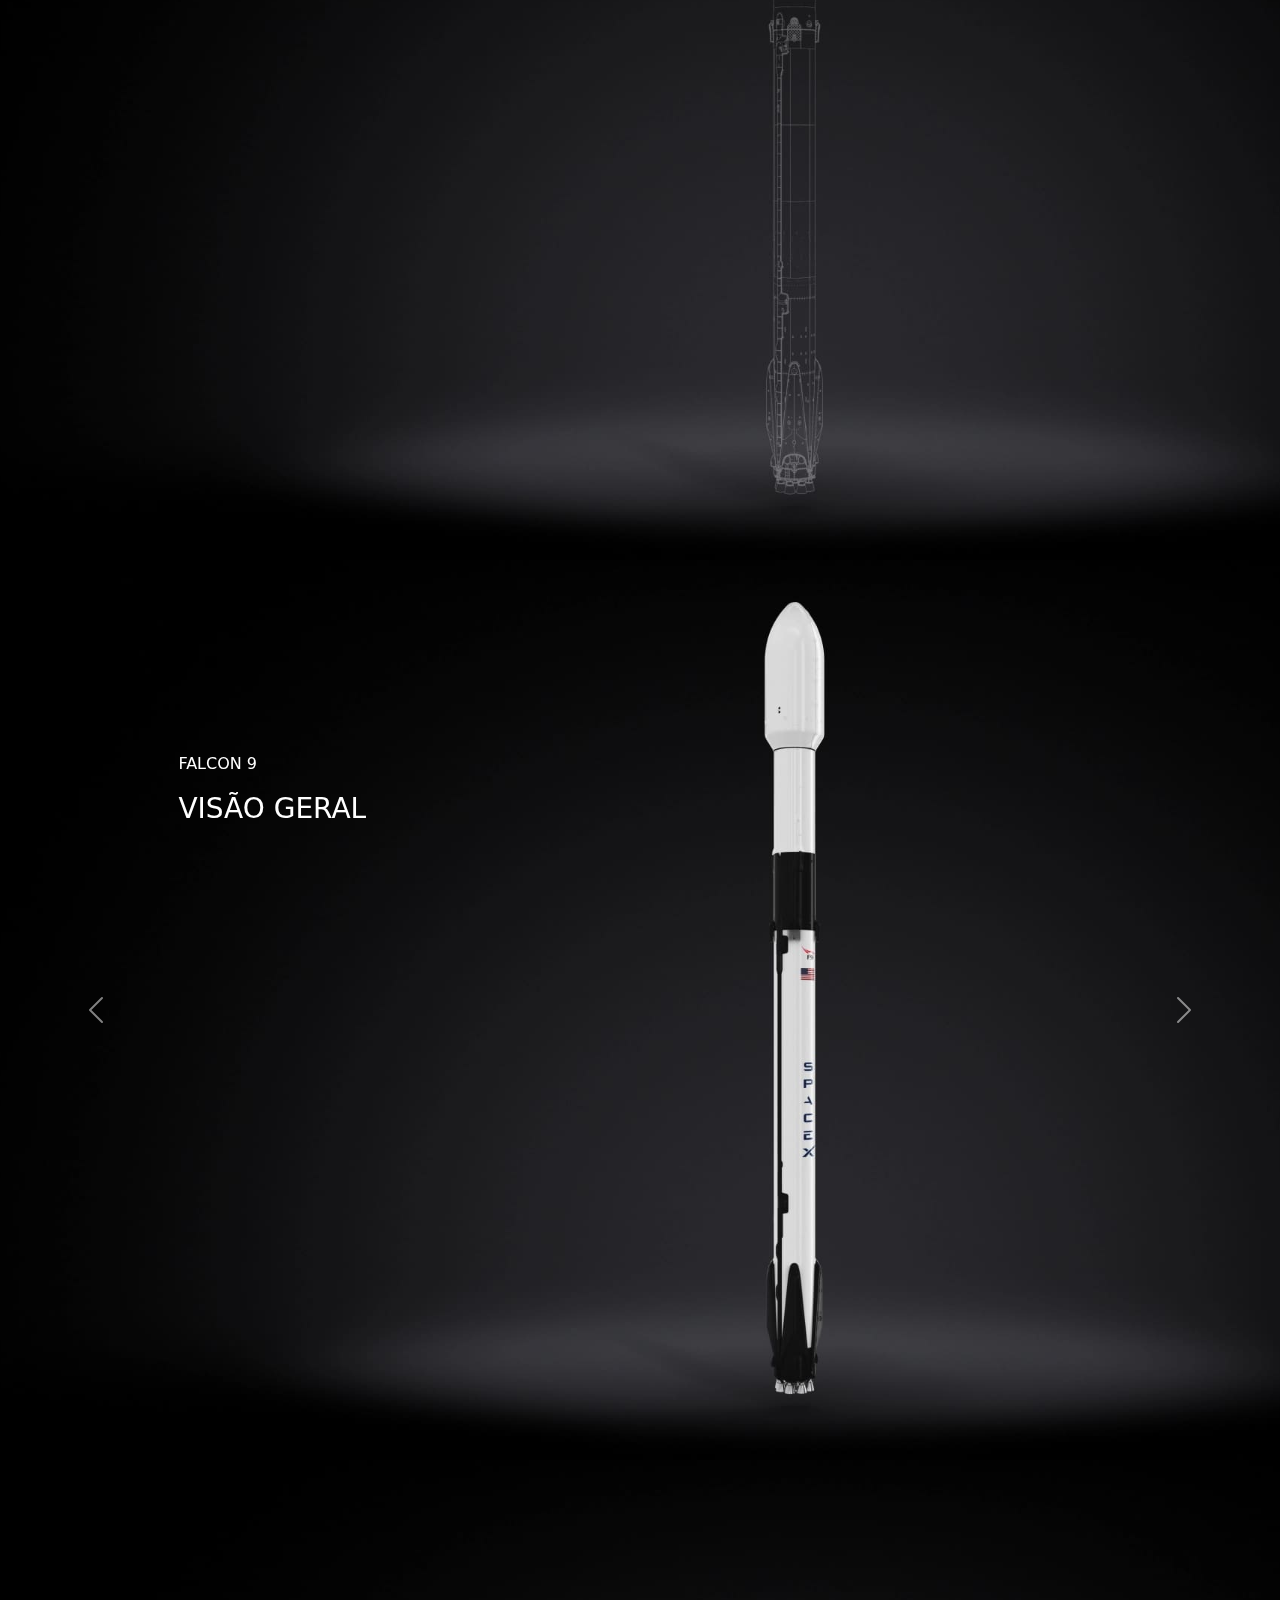
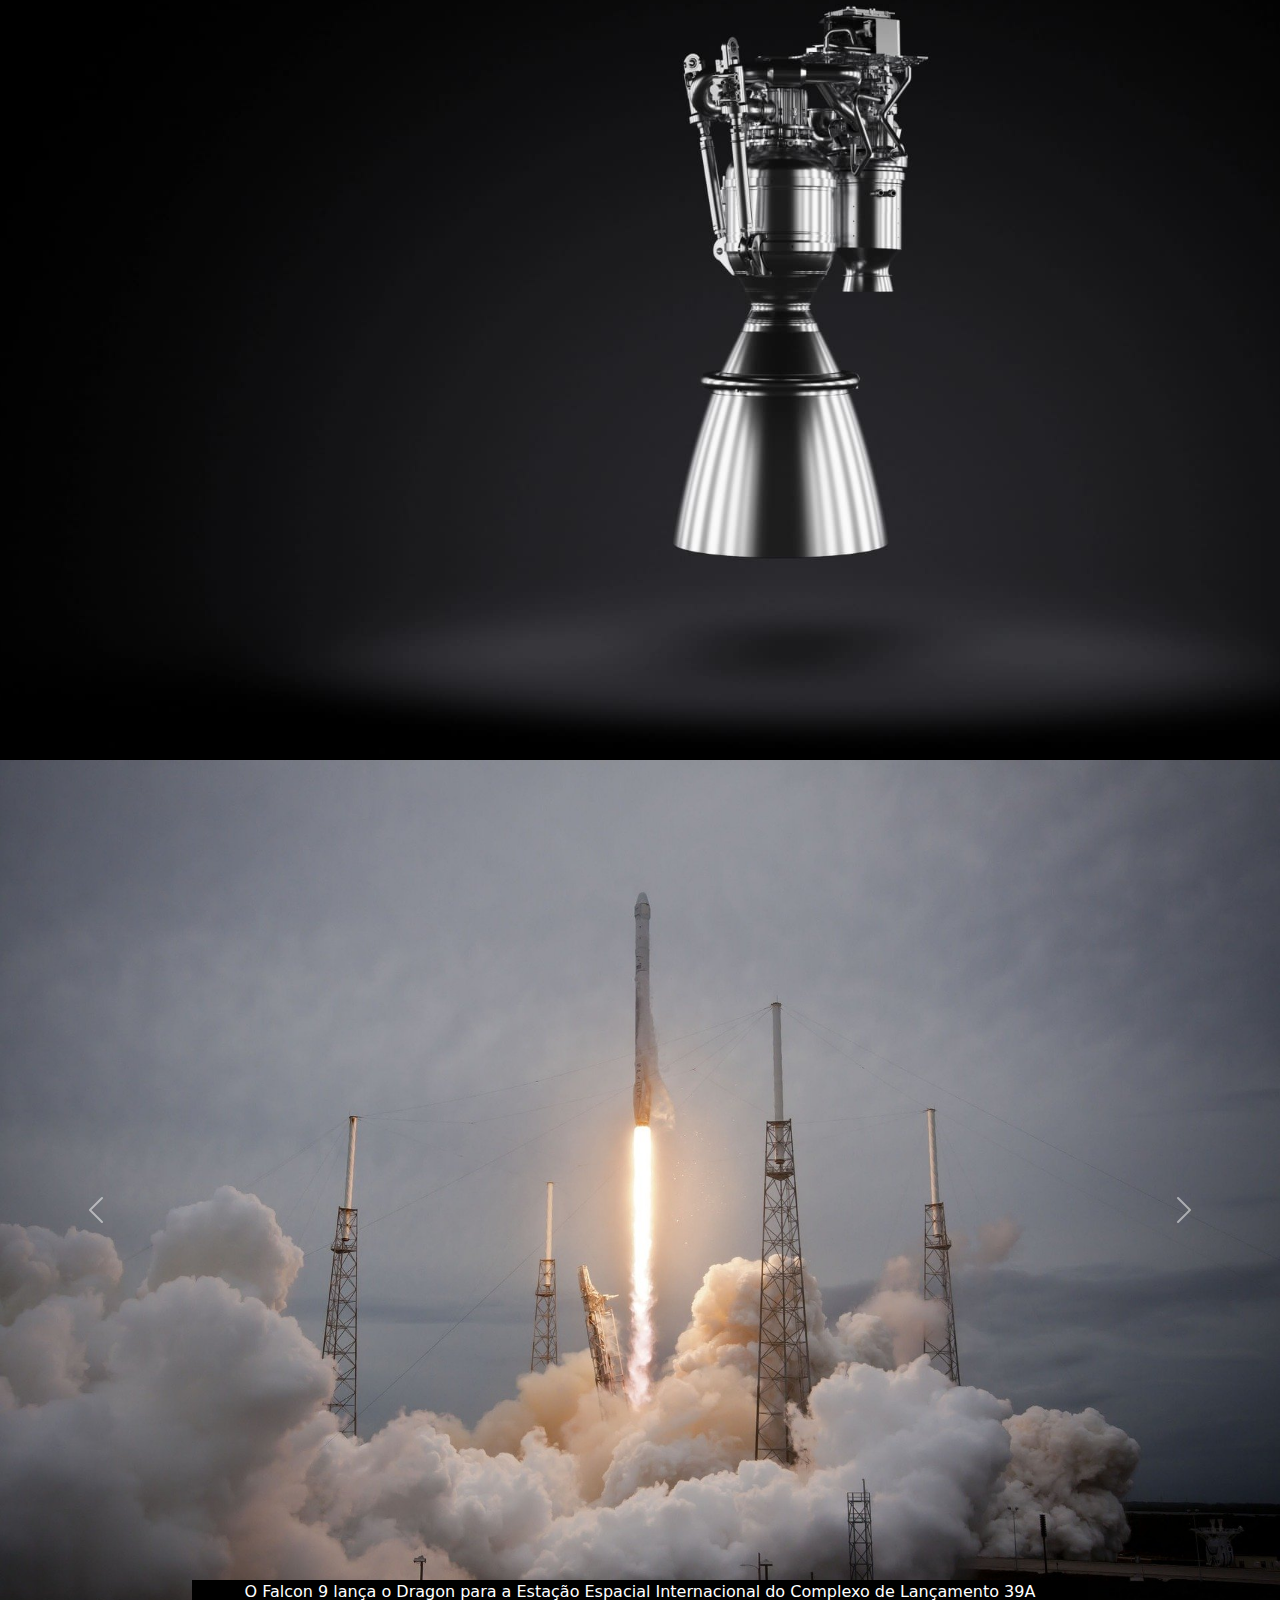
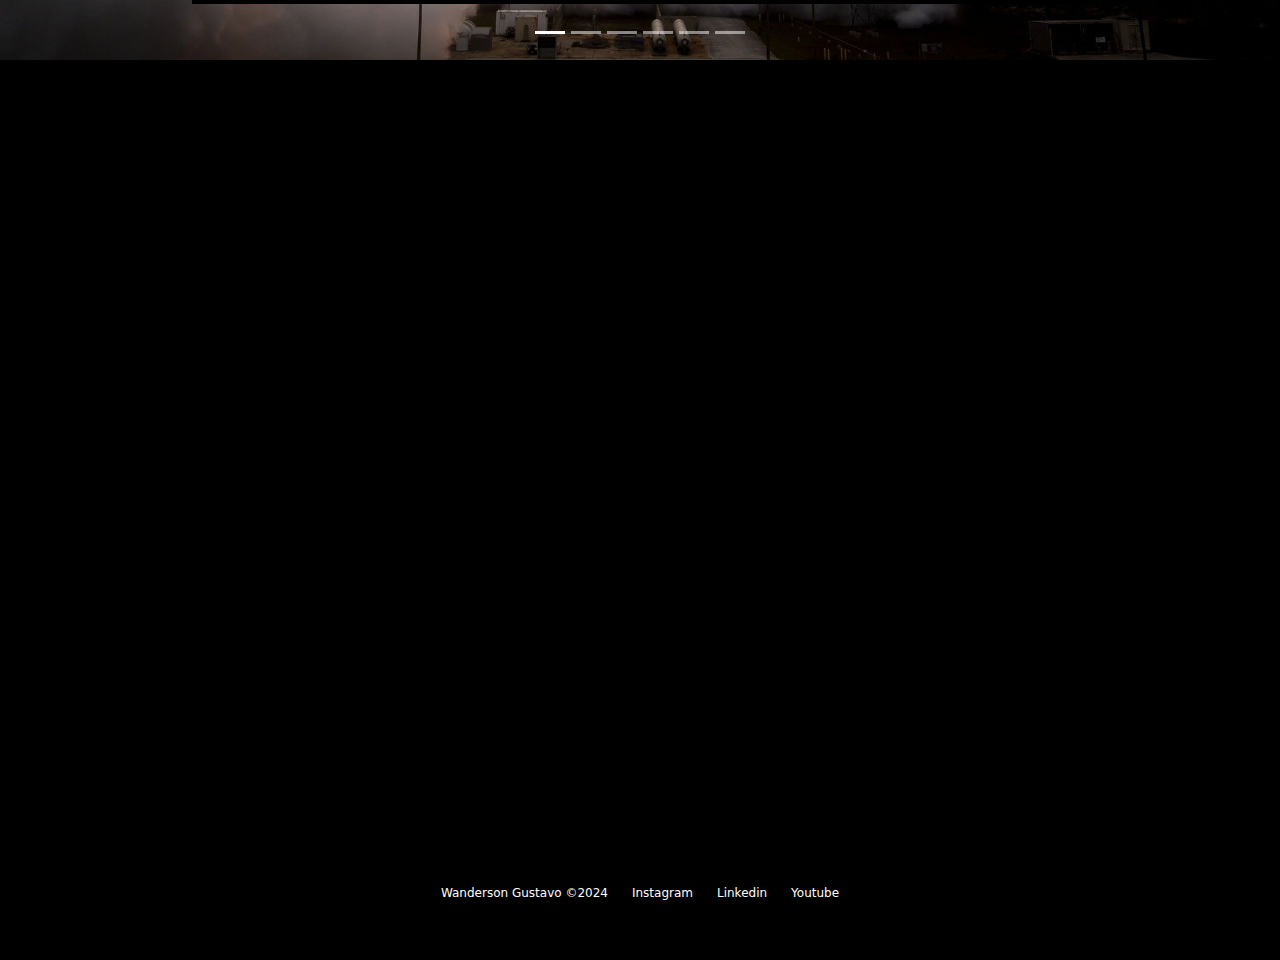
==== commit 2d21e71b: "Adjust some fonts" ====
--- a/falcon9.html
+++ b/falcon9.html
@@ -24,9 +24,6 @@
                 <nav class="navbar navbar-expand-lg navbar-dark 
                 bg-transparent pt-4">
                     <div class="container-fluid">
-                        <a href="/index.html">
-                            <img src="./Imagens/logo-obc-2021-darkbg.png" alt="logoOBX" class="logoPc img-fluid">
-                        </a>
                         <button class="navbar-toggler" type="button" data-bs-toggle="collapse"
                             data-bs-target="#navbarNav" aria-controls="navbarNav" aria-expanded="false"
                             aria-label="Toggle navigation">
